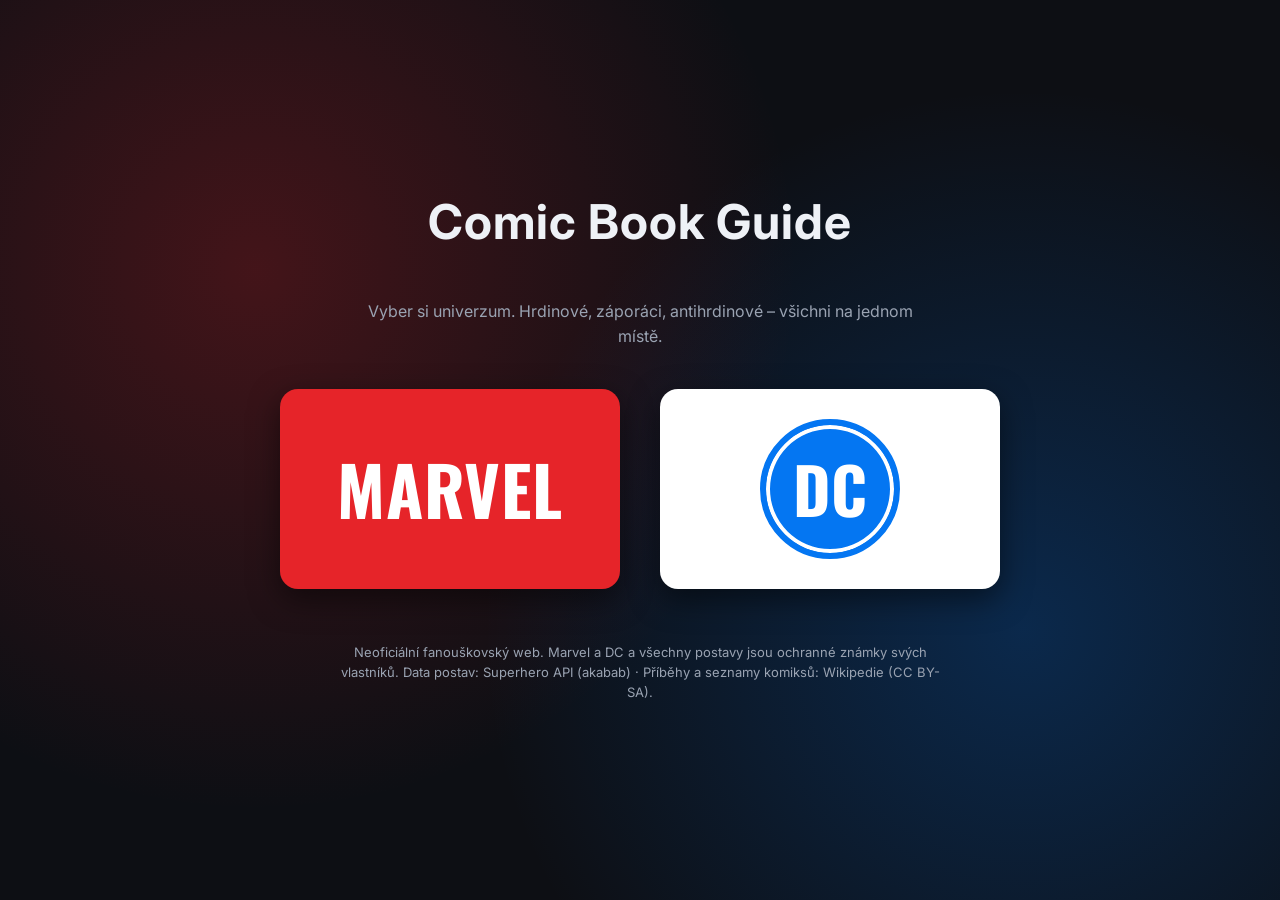
==== index.html @ 84fbfa9e "Add Marvel/DC comic book guide: universe picker, character grid with sorting, character detail pages" ====
<!doctype html>
<html lang="cs">
<head>
  <meta charset="utf-8">
  <meta name="viewport" content="width=device-width, initial-scale=1">
  <title>Comic Book Guide – Marvel &amp; DC</title>
  <link rel="preconnect" href="https://fonts.googleapis.com">
  <link href="https://fonts.googleapis.com/css2?family=Inter:wght@400;700;800&family=Oswald:wght@700&display=swap" rel="stylesheet">
  <link rel="stylesheet" href="css/style.css">
</head>
<body>
  <main class="landing">
    <h1>Comic Book Guide</h1>
    <p class="lead">Vyber si univerzum. Hrdinové, záporáci, antihrdinové – všichni na jednom místě.</p>

    <nav class="choices" aria-label="Výběr univerza">
      <a class="logo-link marvel" href="universe.html?u=marvel" aria-label="Marvel">
        <!-- Oficiální logo: ulož soubor jako assets/marvel-logo.png a zobrazí se místo textu -->
        <img src="assets/marvel-logo.png" alt="Marvel" onerror="this.replaceWith(Object.assign(document.createElement('span'),{className:'logo-text marvel',textContent:'MARVEL'}))">
      </a>
      <a class="logo-link dc" href="universe.html?u=dc" aria-label="DC">
        <!-- Oficiální logo: ulož soubor jako assets/dc-logo.png -->
        <img src="assets/dc-logo.png" alt="DC" onerror="this.replaceWith(Object.assign(document.createElement('span'),{className:'logo-text dc',textContent:'DC'}))">
      </a>
    </nav>

    <p class="note">Neoficiální fanouškovský web. Marvel a DC a všechny postavy jsou ochranné známky svých vlastníků.
      Data postav: Superhero API (akabab) · Příběhy a seznamy komiksů: Wikipedie (CC BY-SA).</p>
  </main>
</body>
</html>
---- css/style.css ----
:root {
  --bg: #0d0f14;
  --panel: #161a22;
  --panel-2: #1e2430;
  --text: #eef1f6;
  --muted: #9aa3b2;
  --line: #2a3140;
  --accent: #e62429;          /* přepisuje se podle univerza */
  --hero: #2fbf71;
  --villain: #e5484d;
  --neutral: #f5a524;
  --radius: 14px;
}
body.marvel { --accent: #e62429; }
body.dc     { --accent: #0476f2; }

* { box-sizing: border-box; }
html, body { margin: 0; }
body {
  background: var(--bg);
  color: var(--text);
  font-family: "Inter", system-ui, -apple-system, "Segoe UI", Roboto, sans-serif;
  line-height: 1.55;
  min-height: 100vh;
}
a { color: inherit; }
img { max-width: 100%; display: block; }

/* ---------- Hlavička ---------- */
.topbar {
  position: sticky; top: 0; z-index: 10;
  display: flex; align-items: center; gap: 16px;
  padding: 12px 20px;
  background: rgba(13, 15, 20, .92);
  backdrop-filter: blur(8px);
  border-bottom: 3px solid var(--accent);
}
.topbar a.home { text-decoration: none; font-weight: 800; letter-spacing: .04em; }
.topbar .crumbs { color: var(--muted); font-size: 14px; }
.topbar .crumbs a { color: var(--text); }
.topbar .switch { margin-left: auto; font-size: 14px; color: var(--muted); }

.wrap { max-width: 1280px; margin: 0 auto; padding: 24px 16px 64px; }

/* ---------- Úvodní stránka ---------- */
.landing {
  min-height: 100vh;
  display: flex; flex-direction: column; align-items: center; justify-content: center;
  gap: 40px; padding: 40px 16px;
  background:
    radial-gradient(circle at 20% 30%, rgba(230, 36, 41, .25), transparent 45%),
    radial-gradient(circle at 80% 70%, rgba(4, 118, 242, .25), transparent 45%),
    var(--bg);
}
.landing h1 { margin: 0; font-size: clamp(28px, 5vw, 48px); text-align: center; letter-spacing: .02em; }
.landing p.lead { margin: 0; color: var(--muted); text-align: center; max-width: 560px; }
.choices { display: flex; gap: 40px; flex-wrap: wrap; justify-content: center; }

.logo-link {
  display: flex; align-items: center; justify-content: center;
  width: min(340px, 86vw); height: 200px;
  text-decoration: none; border-radius: 18px;
  transition: transform .2s ease, box-shadow .2s ease;
  box-shadow: 0 10px 30px rgba(0,0,0,.5);
  overflow: hidden;
}
.logo-link:hover, .logo-link:focus-visible { transform: translateY(-6px) scale(1.03); }
.logo-link img { max-width: 80%; max-height: 80%; object-fit: contain; }
.logo-link.marvel { background: #e62429; }
.logo-link.marvel:hover { box-shadow: 0 16px 50px rgba(230, 36, 41, .6); }
.logo-link.dc { background: #fff; }
.logo-link.dc:hover { box-shadow: 0 16px 50px rgba(4, 118, 242, .6); }

/* Textová podoba loga – použije se, dokud do assets/ nedáš oficiální logo */
.logo-text.marvel {
  color: #fff; font-family: "Oswald", Impact, "Arial Narrow", sans-serif;
  font-size: 68px; font-weight: 700; letter-spacing: .01em;
}
.logo-text.dc {
  width: 140px; height: 140px; border-radius: 50%;
  display: flex; align-items: center; justify-content: center;
  background: #0476f2; color: #fff; border: 6px solid #0476f2;
  box-shadow: inset 0 0 0 4px #fff;
  font-family: "Oswald", Impact, sans-serif; font-size: 64px; font-weight: 700;
}
.landing .note { color: var(--muted); font-size: 13px; text-align: center; max-width: 620px; }

/* ---------- Seznam postav ---------- */
.universe-head { display: flex; flex-wrap: wrap; align-items: end; gap: 16px; margin-bottom: 20px; }
.universe-head h1 { margin: 0; font-size: clamp(26px, 4vw, 40px); }
.universe-head .count { color: var(--muted); }

.toolbar {
  display: flex; flex-wrap: wrap; gap: 12px; align-items: center;
  padding: 14px; margin-bottom: 24px;
  background: var(--panel); border: 1px solid var(--line); border-radius: var(--radius);
}
.toolbar label { font-size: 13px; color: var(--muted); display: flex; flex-direction: column; gap: 4px; }
.toolbar input, .toolbar select {
  background: var(--panel-2); color: var(--text);
  border: 1px solid var(--line); border-radius: 10px;
  padding: 9px 12px; font-size: 15px; min-width: 180px;
}
.toolbar input:focus, .toolbar select:focus { outline: 2px solid var(--accent); outline-offset: 1px; }

.grid {
  display: grid; gap: 20px;
  grid-template-columns: repeat(auto-fill, minmax(150px, 1fr));
}
.card {
  display: flex; flex-direction: column; align-items: center; gap: 8px;
  text-decoration: none; text-align: center;
}
.card .name {
  font-weight: 700; font-size: 15px; line-height: 1.2;
  min-height: 2.4em; display: flex; align-items: flex-end; justify-content: center;
}
.card .avatar {
  width: 100%; aspect-ratio: 1 / 1;
  border-radius: 50%; overflow: hidden;
  border: 4px solid var(--line);
  background: var(--panel-2);
  transition: border-color .2s, transform .2s;
}
.card .avatar img { width: 100%; height: 100%; object-fit: cover; object-position: top center; }
.card:hover .avatar, .card:focus-visible .avatar { border-color: var(--accent); transform: scale(1.05); }
.card .meta { font-size: 12px; color: var(--muted); }

.badge {
  display: inline-block; padding: 2px 10px; border-radius: 999px;
  font-size: 12px; font-weight: 700; letter-spacing: .03em;
  border: 1px solid currentColor;
}
.badge.good { color: var(--hero); }
.badge.bad { color: var(--villain); }
.badge.neutral { color: var(--neutral); }

.state { color: var(--muted); padding: 40px 0; text-align: center; }
.state.error { color: var(--villain); }

/* ---------- Detail postavy ---------- */
.hero-layout { display: grid; grid-template-columns: minmax(260px, 420px) 1fr; gap: 32px; align-items: start; }
@media (max-width: 860px) { .hero-layout { grid-template-columns: 1fr; } }

.full-image {
  background: radial-gradient(circle at 50% 30%, var(--panel-2), var(--panel));
  border: 1px solid var(--line); border-radius: var(--radius);
  padding: 16px; position: sticky; top: 80px;
}
@media (max-width: 860px) { .full-image { position: static; } }
.full-image img { margin: 0 auto; max-height: 78vh; object-fit: contain; }
.full-image .credit { font-size: 12px; color: var(--muted); margin-top: 8px; text-align: center; }

.char-title h1 { margin: 0; font-size: clamp(32px, 5vw, 54px); line-height: 1.05; }
.char-title .real { color: var(--muted); font-size: 18px; margin: 6px 0 12px; }

.panel {
  background: var(--panel); border: 1px solid var(--line); border-radius: var(--radius);
  padding: 20px; margin-top: 24px;
}
.panel h2 {
  margin: 0 0 14px; font-size: 20px; text-transform: uppercase; letter-spacing: .06em;
  border-left: 4px solid var(--accent); padding-left: 10px;
}
.panel h3 { margin: 22px 0 8px; font-size: 17px; color: var(--accent); }
.panel h4 { margin: 16px 0 6px; font-size: 15px; }

.specs { display: grid; grid-template-columns: max-content 1fr; gap: 8px 20px; margin: 0; }
.specs dt { color: var(--muted); font-size: 14px; }
.specs dd { margin: 0; }
@media (max-width: 520px) { .specs { grid-template-columns: 1fr; } .specs dd { margin-bottom: 8px; } }

.stats { display: grid; gap: 10px; }
.stat { display: grid; grid-template-columns: 110px 1fr 36px; align-items: center; gap: 10px; font-size: 14px; }
.stat .bar { height: 10px; border-radius: 99px; background: var(--panel-2); overflow: hidden; }
.stat .bar span { display: block; height: 100%; background: var(--accent); border-radius: 99px; }
.stat .val { text-align: right; color: var(--muted); }

.bio p { margin: 0 0 12px; }
.bio.collapsed { max-height: 520px; overflow: hidden; position: relative; }
.bio.collapsed::after {
  content: ""; position: absolute; inset: auto 0 0 0; height: 120px;
  background: linear-gradient(transparent, var(--panel));
}
.btn {
  background: var(--accent); color: #fff; border: 0; border-radius: 10px;
  padding: 10px 16px; font-weight: 700; cursor: pointer; margin-top: 12px;
}
.source { font-size: 13px; color: var(--muted); margin-top: 14px; }

.comics { display: grid; grid-template-columns: repeat(auto-fill, minmax(240px, 1fr)); gap: 10px; padding: 0; margin: 0; list-style: none; }
.comics li {
  background: var(--panel-2); border: 1px solid var(--line); border-radius: 10px;
  padding: 10px 12px; font-size: 14px;
}
.comics li.first { border-color: var(--accent); }
.comics li small { display: block; color: var(--muted); font-size: 12px; }
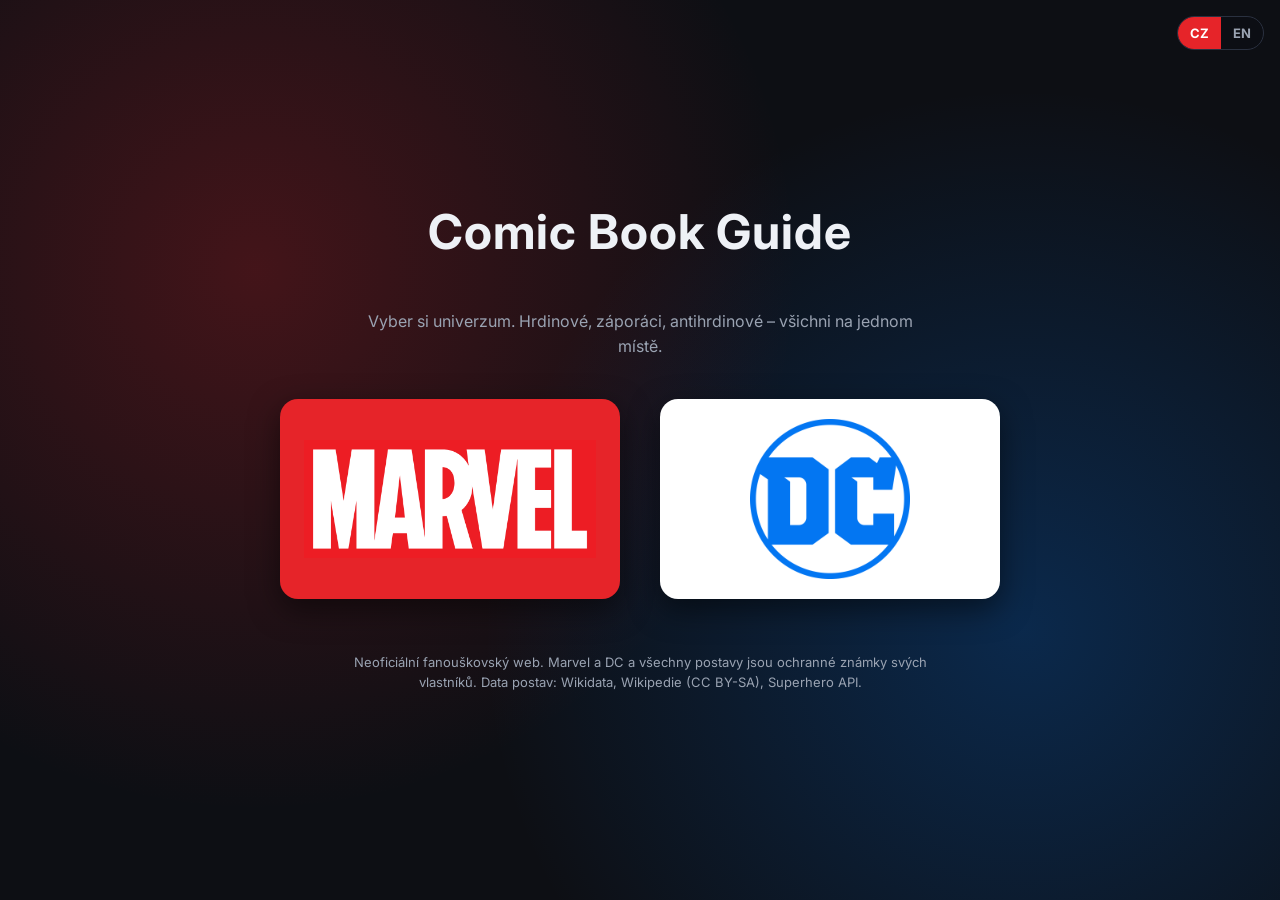
==== commit 3665bfce: "Czech/English UI with language switcher; Czech names, descriptions and stories from Czech Wikipedia " ====
--- a/index.html
+++ b/index.html
@@ -11,9 +11,9 @@
 <body>
   <main class="landing">
     <h1>Comic Book Guide</h1>
-    <p class="lead">Vyber si univerzum. Hrdinové, záporáci, antihrdinové – všichni na jednom místě.</p>
+    <p class="lead" data-i18n="site.lead">Vyber si univerzum. Hrdinové, záporáci, antihrdinové – všichni na jednom místě.</p>
 
-    <nav class="choices" aria-label="Výběr univerza">
+    <nav class="choices" aria-label="Výběr univerza" data-i18n-aria="nav.choose">
       <a class="logo-link marvel" href="universe.html?u=marvel" aria-label="Marvel">
         <!-- Oficiální logo: ulož soubor jako assets/marvel-logo.png a zobrazí se místo textu -->
         <img src="assets/marvel-logo.png" alt="Marvel" onerror="this.replaceWith(Object.assign(document.createElement('span'),{className:'logo-text marvel',textContent:'MARVEL'}))">
@@ -24,8 +24,8 @@
       </a>
     </nav>
 
-    <p class="note">Neoficiální fanouškovský web. Marvel a DC a všechny postavy jsou ochranné známky svých vlastníků.
-      Data postav: Superhero API (akabab) · Příběhy a seznamy komiksů: Wikipedie (CC BY-SA).</p>
+    <p class="note" data-i18n="site.note"></p>
   </main>
+  <script type="module" src="js/i18n.js"></script>
 </body>
 </html>
--- a/css/style.css
+++ b/css/style.css
@@ -65,7 +65,7 @@
   overflow: hidden;
 }
 .logo-link:hover, .logo-link:focus-visible { transform: translateY(-6px) scale(1.03); }
-.logo-link img { max-width: 80%; max-height: 80%; object-fit: contain; }
+.logo-link img { max-width: 86%; max-height: 80%; object-fit: contain; }
 .logo-link.marvel { background: #e62429; }
 .logo-link.marvel:hover { box-shadow: 0 16px 50px rgba(230, 36, 41, .6); }
 .logo-link.dc { background: #fff; }
@@ -188,10 +188,43 @@
 }
 .source { font-size: 13px; color: var(--muted); margin-top: 14px; }
 
-.comics { display: grid; grid-template-columns: repeat(auto-fill, minmax(240px, 1fr)); gap: 10px; padding: 0; margin: 0; list-style: none; }
+.comics { display: grid; grid-template-columns: repeat(auto-fill, minmax(160px, 1fr)); gap: 16px; padding: 0; margin: 0; list-style: none; }
 .comics li {
   background: var(--panel-2); border: 1px solid var(--line); border-radius: 10px;
-  padding: 10px 12px; font-size: 14px;
-}
-.comics li.first { border-color: var(--accent); }
+  overflow: hidden; font-size: 14px; display: flex; flex-direction: column;
+  transition: transform .2s, border-color .2s;
+}
+.comics li:hover { transform: translateY(-4px); border-color: var(--accent); }
+.comics li.first { border-color: var(--accent); box-shadow: 0 0 0 1px var(--accent); }
+.comics .comic-link { text-decoration: none; display: flex; flex-direction: column; height: 100%; }
+.comics .cover {
+  position: relative; aspect-ratio: 2 / 3; overflow: hidden;
+  background: linear-gradient(135deg, var(--panel), #262e3d);
+  display: flex; align-items: center; justify-content: center;
+}
+.comics .cover img { position: absolute; inset: 0; width: 100%; height: 100%; object-fit: cover; }
+.comics .cover-ph {
+  padding: 12px; text-align: center; font-weight: 800; font-size: 16px; line-height: 1.2;
+  color: var(--muted); text-transform: uppercase; letter-spacing: .03em;
+  border: 2px dashed var(--line); border-radius: 8px; margin: 12px;
+}
+.comics .cover.has-img .cover-ph { visibility: hidden; }
+.comics .comic-info { padding: 10px 12px; }
 .comics li small { display: block; color: var(--muted); font-size: 12px; }
+.comics .comic-title { font-weight: 600; }
+.card .avatar { display: flex; align-items: center; justify-content: center; }
+.card .initials { font-size: 42px; font-weight: 800; color: var(--muted); letter-spacing: .02em; }
+.chips { display: flex; flex-wrap: wrap; gap: 6px; }
+.chips span { background: var(--panel-2); border: 1px solid var(--line); border-radius: 999px; padding: 2px 10px; font-size: 13px; }
+.char-title .desc { color: var(--muted); margin: 0 0 12px; }
+
+/* ---------- Přepínač jazyka ---------- */
+.lang-switch { display: inline-flex; border: 1px solid var(--line); border-radius: 999px; overflow: hidden; margin-left: auto; flex-shrink: 0; }
+.topbar .switch + .lang-switch, .topbar .crumbs + .lang-switch { margin-left: 12px; }
+.lang-switch button {
+  background: transparent; color: var(--muted); border: 0; padding: 6px 12px;
+  font: inherit; font-size: 13px; font-weight: 700; cursor: pointer;
+}
+.lang-switch button[aria-pressed="true"] { background: var(--accent); color: #fff; }
+.lang-switch.floating { position: fixed; top: 16px; right: 16px; z-index: 20; background: rgba(13,15,20,.85); --accent: #e62429; }
+.topbar .crumbs { overflow: hidden; text-overflow: ellipsis; white-space: nowrap; min-width: 0; }
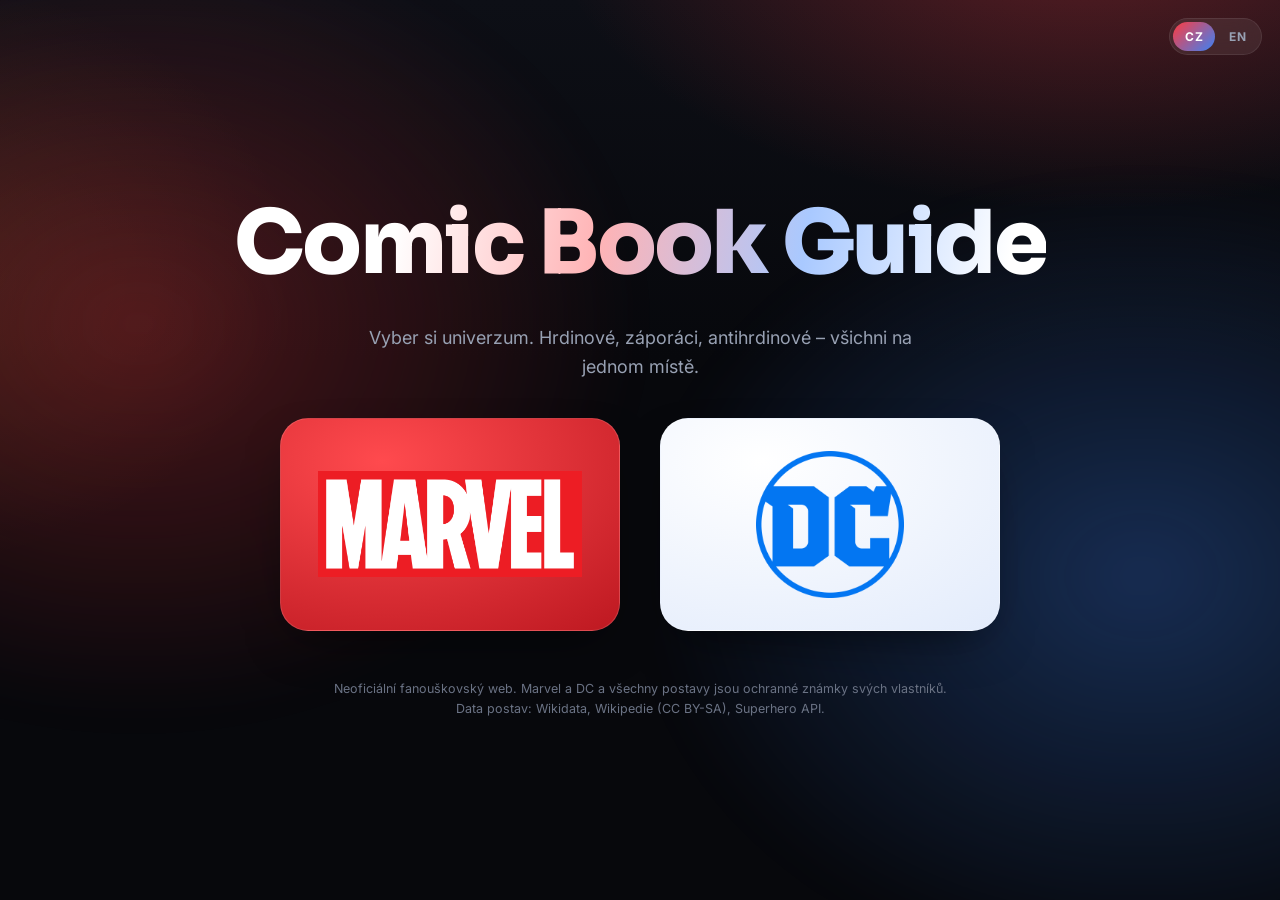
==== commit 27942c50: "Modern redesign: glass panels, Sora headings, gradient accents, blurred hero background, pill contro" ====
--- a/index.html
+++ b/index.html
@@ -3,9 +3,12 @@
 <head>
   <meta charset="utf-8">
   <meta name="viewport" content="width=device-width, initial-scale=1">
+  <!-- obrázky z Fandomu (static.wikia.nocookie.net) se s cizím referrerem nenačtou -->
+  <meta name="referrer" content="no-referrer">
   <title>Comic Book Guide – Marvel &amp; DC</title>
   <link rel="preconnect" href="https://fonts.googleapis.com">
-  <link href="https://fonts.googleapis.com/css2?family=Inter:wght@400;700;800&family=Oswald:wght@700&display=swap" rel="stylesheet">
+  <link rel="preconnect" href="https://fonts.gstatic.com" crossorigin>
+  <link href="https://fonts.googleapis.com/css2?family=Inter:wght@400;500;600;700;800&family=Sora:wght@600;700;800&display=swap" rel="stylesheet">
   <link rel="stylesheet" href="css/style.css">
 </head>
 <body>
--- a/css/style.css
+++ b/css/style.css
@@ -1,230 +1,449 @@
+/* =========================================================================
+   Comic Book Guide – styly
+   Tmavý „glass“ vzhled, barva zvýraznění podle univerza (Marvel červená, DC modrá)
+   ========================================================================= */
+
 :root {
-  --bg: #0d0f14;
-  --panel: #161a22;
-  --panel-2: #1e2430;
-  --text: #eef1f6;
-  --muted: #9aa3b2;
-  --line: #2a3140;
-  --accent: #e62429;          /* přepisuje se podle univerza */
-  --hero: #2fbf71;
-  --villain: #e5484d;
-  --neutral: #f5a524;
-  --radius: 14px;
-}
-body.marvel { --accent: #e62429; }
-body.dc     { --accent: #0476f2; }
-
+  --bg: #07080c;
+  --bg-2: #0d0f16;
+  --glass: rgba(255, 255, 255, .045);
+  --glass-2: rgba(255, 255, 255, .075);
+  --glass-hi: rgba(255, 255, 255, .11);
+  --line: rgba(255, 255, 255, .08);
+  --line-2: rgba(255, 255, 255, .14);
+  --text: #f2f4f8;
+  --muted: #98a1b3;
+  --faint: #6b7385;
+
+  --accent: #ff3b3f;        /* přepisuje se podle univerza */
+  --accent-2: #ff8a3d;
+  --glow: rgba(255, 59, 63, .35);
+
+  --hero: #34d399;
+  --villain: #fb7185;
+  --neutral: #fbbf24;
+
+  --radius: 20px;
+  --radius-sm: 12px;
+  --shadow: 0 20px 50px -20px rgba(0, 0, 0, .7);
+  --ease: cubic-bezier(.2, .8, .2, 1);
+
+  --font: "Inter", system-ui, -apple-system, "Segoe UI", Roboto, sans-serif;
+  --display: "Sora", "Inter", system-ui, sans-serif;
+
+  /* pozadí obrázků postav (komiksový rastr) */
+  --paper: #fff1dc;
+  --paper-2: #f3c3a0;
+}
+body.marvel { --accent: #ff3b3f; --accent-2: #ff8a3d; --glow: rgba(255, 59, 63, .35); }
+body.dc     { --accent: #3b82f6; --accent-2: #22d3ee; --glow: rgba(59, 130, 246, .38); --paper: #e8f1ff; --paper-2: #a8c6f4; }
+
+/* ---------- Základ ---------- */
 * { box-sizing: border-box; }
+html { scroll-behavior: smooth; }
 html, body { margin: 0; }
 body {
+  min-height: 100vh;
   background: var(--bg);
   color: var(--text);
-  font-family: "Inter", system-ui, -apple-system, "Segoe UI", Roboto, sans-serif;
-  line-height: 1.55;
-  min-height: 100vh;
+  font-family: var(--font);
+  line-height: 1.6;
+  -webkit-font-smoothing: antialiased;
+}
+/* jemná barevná záře v pozadí celé stránky */
+body::before {
+  content: ""; position: fixed; inset: 0; z-index: -1; pointer-events: none;
+  background:
+    radial-gradient(900px 500px at 85% -10%, var(--glow), transparent 60%),
+    radial-gradient(700px 500px at -10% 30%, color-mix(in srgb, var(--accent-2) 14%, transparent), transparent 60%),
+    linear-gradient(180deg, var(--bg-2), var(--bg) 40%);
 }
 a { color: inherit; }
 img { max-width: 100%; display: block; }
-
-/* ---------- Hlavička ---------- */
+::selection { background: var(--accent); color: #fff; }
+:focus-visible { outline: 2px solid var(--accent); outline-offset: 3px; border-radius: 8px; }
+
+/* ---------- Horní lišta ---------- */
 .topbar {
   position: sticky; top: 0; z-index: 10;
   display: flex; align-items: center; gap: 16px;
-  padding: 12px 20px;
-  background: rgba(13, 15, 20, .92);
-  backdrop-filter: blur(8px);
-  border-bottom: 3px solid var(--accent);
-}
-.topbar a.home { text-decoration: none; font-weight: 800; letter-spacing: .04em; }
-.topbar .crumbs { color: var(--muted); font-size: 14px; }
-.topbar .crumbs a { color: var(--text); }
-.topbar .switch { margin-left: auto; font-size: 14px; color: var(--muted); }
-
-.wrap { max-width: 1280px; margin: 0 auto; padding: 24px 16px 64px; }
+  padding: 12px clamp(16px, 4vw, 40px);
+  background: rgba(7, 8, 12, .72);
+  backdrop-filter: saturate(160%) blur(16px);
+  -webkit-backdrop-filter: saturate(160%) blur(16px);
+  border-bottom: 1px solid var(--line);
+}
+.topbar::after {   /* tenká barevná linka */
+  content: ""; position: absolute; left: 0; right: 0; bottom: -1px; height: 1px;
+  background: linear-gradient(90deg, transparent, var(--accent), var(--accent-2), transparent);
+  opacity: .7;
+}
+.topbar a.home {
+  text-decoration: none; font-family: var(--display); font-weight: 800;
+  letter-spacing: .02em; font-size: 15px; white-space: nowrap;
+  display: inline-flex; align-items: center; gap: 10px;
+}
+.topbar a.home::before {   /* malé logo-kolečko */
+  content: ""; width: 22px; height: 22px; border-radius: 7px;
+  background: linear-gradient(135deg, var(--accent), var(--accent-2));
+  box-shadow: 0 0 18px var(--glow);
+}
+.topbar .crumbs { color: var(--muted); font-size: 14px; overflow: hidden; text-overflow: ellipsis; white-space: nowrap; min-width: 0; }
+.topbar .crumbs a { color: var(--text); text-decoration: none; }
+.topbar .crumbs a:hover { color: var(--accent); }
+.topbar .switch { margin-left: auto; font-size: 14px; color: var(--muted); white-space: nowrap; }
+.topbar .switch a {
+  color: var(--text); text-decoration: none; font-weight: 600;
+  padding: 5px 12px; border-radius: 999px; background: var(--glass-2); border: 1px solid var(--line);
+  margin-left: 6px; transition: background .2s;
+}
+.topbar .switch a:hover { background: var(--glass-hi); }
+
+.wrap { max-width: 1320px; margin: 0 auto; padding: 32px clamp(16px, 4vw, 40px) 80px; }
+
+/* ---------- Přepínač jazyka ---------- */
+.lang-switch {
+  display: inline-flex; padding: 3px; gap: 2px; margin-left: auto; flex-shrink: 0;
+  border-radius: 999px; background: var(--glass-2); border: 1px solid var(--line);
+}
+.topbar .switch + .lang-switch, .topbar .crumbs + .lang-switch { margin-left: 12px; }
+.topbar .crumbs + .lang-switch { margin-left: auto; }
+.lang-switch button {
+  background: transparent; color: var(--muted); border: 0; border-radius: 999px;
+  padding: 5px 12px; font: inherit; font-size: 12px; font-weight: 700; letter-spacing: .04em; cursor: pointer;
+  transition: color .2s, background .2s;
+}
+.lang-switch button:hover { color: var(--text); }
+.lang-switch button[aria-pressed="true"] { background: linear-gradient(135deg, var(--accent), var(--accent-2)); color: #fff; }
+.lang-switch.floating { position: fixed; top: 18px; right: 18px; z-index: 20; backdrop-filter: blur(12px); --accent: #ff3b3f; --accent-2: #3b82f6; }
 
 /* ---------- Úvodní stránka ---------- */
 .landing {
   min-height: 100vh;
   display: flex; flex-direction: column; align-items: center; justify-content: center;
-  gap: 40px; padding: 40px 16px;
+  gap: 36px; padding: 72px 16px 40px; position: relative; overflow: hidden;
+}
+.landing::before {
+  content: ""; position: absolute; inset: -20%; z-index: -1; pointer-events: none;
   background:
-    radial-gradient(circle at 20% 30%, rgba(230, 36, 41, .25), transparent 45%),
-    radial-gradient(circle at 80% 70%, rgba(4, 118, 242, .25), transparent 45%),
-    var(--bg);
-}
-.landing h1 { margin: 0; font-size: clamp(28px, 5vw, 48px); text-align: center; letter-spacing: .02em; }
-.landing p.lead { margin: 0; color: var(--muted); text-align: center; max-width: 560px; }
-.choices { display: flex; gap: 40px; flex-wrap: wrap; justify-content: center; }
+    radial-gradient(40% 45% at 22% 40%, rgba(255, 59, 63, .28), transparent 70%),
+    radial-gradient(40% 45% at 78% 60%, rgba(59, 130, 246, .3), transparent 70%);
+  filter: blur(20px);
+}
+.landing h1 {
+  margin: 0; text-align: center; font-family: var(--display); font-weight: 800;
+  font-size: clamp(40px, 8vw, 88px); line-height: 1; letter-spacing: -.03em;
+  background: linear-gradient(100deg, #fff 20%, #ffb3b5 45%, #a9c9ff 70%, #fff 95%);
+  -webkit-background-clip: text; background-clip: text; color: transparent;
+}
+.landing p.lead { margin: 0; color: var(--muted); text-align: center; max-width: 560px; font-size: clamp(15px, 2vw, 18px); }
+.choices { display: flex; gap: clamp(18px, 4vw, 40px); flex-wrap: wrap; justify-content: center; }
 
 .logo-link {
+  position: relative;
   display: flex; align-items: center; justify-content: center;
-  width: min(340px, 86vw); height: 200px;
-  text-decoration: none; border-radius: 18px;
-  transition: transform .2s ease, box-shadow .2s ease;
-  box-shadow: 0 10px 30px rgba(0,0,0,.5);
-  overflow: hidden;
-}
-.logo-link:hover, .logo-link:focus-visible { transform: translateY(-6px) scale(1.03); }
-.logo-link img { max-width: 86%; max-height: 80%; object-fit: contain; }
-.logo-link.marvel { background: #e62429; }
-.logo-link.marvel:hover { box-shadow: 0 16px 50px rgba(230, 36, 41, .6); }
-.logo-link.dc { background: #fff; }
-.logo-link.dc:hover { box-shadow: 0 16px 50px rgba(4, 118, 242, .6); }
-
-/* Textová podoba loga – použije se, dokud do assets/ nedáš oficiální logo */
-.logo-text.marvel {
-  color: #fff; font-family: "Oswald", Impact, "Arial Narrow", sans-serif;
-  font-size: 68px; font-weight: 700; letter-spacing: .01em;
-}
+  width: min(340px, 86vw); aspect-ratio: 16 / 10;
+  text-decoration: none; border-radius: 28px; overflow: hidden;
+  border: 1px solid var(--line-2);
+  box-shadow: var(--shadow);
+  transition: transform .35s var(--ease), box-shadow .35s var(--ease);
+}
+.logo-link::after {   /* odlesk při najetí */
+  content: ""; position: absolute; inset: 0;
+  background: linear-gradient(120deg, transparent 30%, rgba(255, 255, 255, .25) 50%, transparent 70%);
+  transform: translateX(-120%); transition: transform .7s var(--ease);
+}
+.logo-link:hover::after { transform: translateX(120%); }
+.logo-link:hover, .logo-link:focus-visible { transform: translateY(-8px) scale(1.02); }
+.logo-link img { max-width: 78%; max-height: 70%; object-fit: contain; position: relative; z-index: 1; }
+.logo-link.marvel { background: radial-gradient(120% 120% at 30% 20%, #ff4a4e, #b5121b); }
+.logo-link.marvel:hover { box-shadow: 0 30px 80px -20px rgba(255, 59, 63, .75); }
+.logo-link.dc { background: radial-gradient(120% 120% at 30% 20%, #ffffff, #dfe9fb); }
+.logo-link.dc:hover { box-shadow: 0 30px 80px -20px rgba(59, 130, 246, .75); }
+.logo-text.marvel { color: #fff; font-family: var(--display); font-size: 64px; font-weight: 800; letter-spacing: -.02em; }
 .logo-text.dc {
-  width: 140px; height: 140px; border-radius: 50%;
+  width: 140px; height: 140px; border-radius: 50%; display: flex; align-items: center; justify-content: center;
+  background: #0476f2; color: #fff; border: 6px solid #0476f2; box-shadow: inset 0 0 0 4px #fff;
+  font-family: var(--display); font-size: 60px; font-weight: 800;
+}
+.landing .note { color: var(--faint); font-size: 12.5px; text-align: center; max-width: 620px; }
+
+/* ---------- Seznam postav ---------- */
+.universe-head { display: flex; flex-wrap: wrap; align-items: center; gap: 14px; margin: 8px 0 24px; }
+.universe-head h1 {
+  margin: 0; font-family: var(--display); font-weight: 800; letter-spacing: -.03em;
+  font-size: clamp(34px, 6vw, 64px); line-height: 1;
+  background: linear-gradient(100deg, #fff 30%, color-mix(in srgb, var(--accent) 60%, #fff) 70%, var(--accent-2));
+  -webkit-background-clip: text; background-clip: text; color: transparent;
+}
+.universe-head .count {
+  color: var(--text); font-size: 13px; font-weight: 600;
+  padding: 5px 12px; border-radius: 999px; background: var(--glass-2); border: 1px solid var(--line);
+}
+
+.toolbar {
+  position: sticky; top: var(--topbar-h, 62px); z-index: 9;
+  display: flex; flex-wrap: wrap; gap: 12px; align-items: end;
+  padding: 12px; margin-bottom: 32px;
+  background: rgba(13, 15, 22, .78);
+  backdrop-filter: saturate(160%) blur(16px);
+  -webkit-backdrop-filter: saturate(160%) blur(16px);
+  border: 1px solid var(--line); border-radius: var(--radius);
+  box-shadow: 0 16px 40px -18px rgba(0, 0, 0, .8);
+}
+.toolbar label { font-size: 12px; font-weight: 600; letter-spacing: .03em; color: var(--muted); display: flex; flex-direction: column; gap: 6px; }
+.toolbar label:first-child { flex: 1 1 260px; }
+.toolbar input, .toolbar select {
+  appearance: none; -webkit-appearance: none;
+  background-color: var(--glass); color: var(--text);
+  border: 1px solid var(--line); border-radius: 999px;
+  padding: 11px 16px; font: inherit; font-size: 15px; min-width: 190px;
+  transition: border-color .2s, background-color .2s, box-shadow .2s;
+}
+.toolbar input {
+  width: 100%; padding-left: 42px;
+  background-image: url("data:image/svg+xml,%3Csvg xmlns='http://www.w3.org/2000/svg' width='18' height='18' fill='none' stroke='%2398a1b3' stroke-width='2' stroke-linecap='round' viewBox='0 0 24 24'%3E%3Ccircle cx='11' cy='11' r='7'/%3E%3Cpath d='m20 20-3.5-3.5'/%3E%3C/svg%3E");
+  background-repeat: no-repeat; background-position: 15px 50%;
+}
+.toolbar select {
+  padding-right: 40px; cursor: pointer;
+  background-image: url("data:image/svg+xml,%3Csvg xmlns='http://www.w3.org/2000/svg' width='14' height='14' fill='none' stroke='%2398a1b3' stroke-width='2.5' stroke-linecap='round' viewBox='0 0 24 24'%3E%3Cpath d='m6 9 6 6 6-6'/%3E%3C/svg%3E");
+  background-repeat: no-repeat; background-position: right 16px center;
+}
+.toolbar select option { background: #12151d; color: var(--text); }
+.toolbar input:hover, .toolbar select:hover { background-color: var(--glass-2); }
+.toolbar input:focus, .toolbar select:focus {
+  outline: none; border-color: color-mix(in srgb, var(--accent) 70%, transparent);
+  box-shadow: 0 0 0 4px color-mix(in srgb, var(--accent) 22%, transparent);
+}
+.toolbar input::placeholder { color: var(--faint); }
+@media (max-width: 640px) {
+  .toolbar { display: grid; grid-template-columns: 1fr 1fr; gap: 8px; padding: 8px; margin-bottom: 20px; border-radius: 18px; }
+  .toolbar label:first-child { grid-column: 1 / -1; }
+  .toolbar label > span { position: absolute; width: 1px; height: 1px; overflow: hidden; clip: rect(0 0 0 0); white-space: nowrap; }
+  .toolbar input, .toolbar select { min-width: 0; width: 100%; padding-top: 9px; padding-bottom: 9px; font-size: 16px; }
+}
+
+.grid {
+  display: grid; gap: clamp(18px, 2.5vw, 30px) clamp(14px, 2vw, 24px);
+  grid-template-columns: repeat(auto-fill, minmax(150px, 1fr));
+}
+@media (max-width: 480px) { .grid { grid-template-columns: repeat(2, 1fr); } }
+
+.card {
+  display: flex; flex-direction: column; align-items: center; gap: 10px;
+  text-decoration: none; text-align: center;
+  padding: 14px 10px 16px; border-radius: 24px;
+  border: 1px solid transparent;
+  transition: background .3s var(--ease), border-color .3s var(--ease), transform .3s var(--ease);
+  animation: rise .5s var(--ease) both;
+}
+.card:hover, .card:focus-visible {
+  background: var(--glass); border-color: var(--line); transform: translateY(-4px); outline: none;
+}
+@keyframes rise { from { opacity: 0; transform: translateY(8px); } to { opacity: 1; transform: none; } }
+
+.card .name {
+  font-family: var(--display); font-weight: 700; font-size: 15px; line-height: 1.2; letter-spacing: -.01em;
+  min-height: 2.4em; display: flex; align-items: flex-end; justify-content: center;
+}
+.card .avatar {
+  position: relative;
+  width: 100%; aspect-ratio: 1 / 1; border-radius: 50%; overflow: hidden;
   display: flex; align-items: center; justify-content: center;
-  background: #0476f2; color: #fff; border: 6px solid #0476f2;
-  box-shadow: inset 0 0 0 4px #fff;
-  font-family: "Oswald", Impact, sans-serif; font-size: 64px; font-weight: 700;
-}
-.landing .note { color: var(--muted); font-size: 13px; text-align: center; max-width: 620px; }
-
-/* ---------- Seznam postav ---------- */
-.universe-head { display: flex; flex-wrap: wrap; align-items: end; gap: 16px; margin-bottom: 20px; }
-.universe-head h1 { margin: 0; font-size: clamp(26px, 4vw, 40px); }
-.universe-head .count { color: var(--muted); }
-
-.toolbar {
-  display: flex; flex-wrap: wrap; gap: 12px; align-items: center;
-  padding: 14px; margin-bottom: 24px;
-  background: var(--panel); border: 1px solid var(--line); border-radius: var(--radius);
-}
-.toolbar label { font-size: 13px; color: var(--muted); display: flex; flex-direction: column; gap: 4px; }
-.toolbar input, .toolbar select {
-  background: var(--panel-2); color: var(--text);
-  border: 1px solid var(--line); border-radius: 10px;
-  padding: 9px 12px; font-size: 15px; min-width: 180px;
-}
-.toolbar input:focus, .toolbar select:focus { outline: 2px solid var(--accent); outline-offset: 1px; }
-
-.grid {
-  display: grid; gap: 20px;
-  grid-template-columns: repeat(auto-fill, minmax(150px, 1fr));
-}
-.card {
-  display: flex; flex-direction: column; align-items: center; gap: 8px;
-  text-decoration: none; text-align: center;
-}
-.card .name {
-  font-weight: 700; font-size: 15px; line-height: 1.2;
-  min-height: 2.4em; display: flex; align-items: flex-end; justify-content: center;
-}
-.card .avatar {
-  width: 100%; aspect-ratio: 1 / 1;
-  border-radius: 50%; overflow: hidden;
-  border: 4px solid var(--line);
-  background: var(--panel-2);
-  transition: border-color .2s, transform .2s;
-}
-.card .avatar img { width: 100%; height: 100%; object-fit: cover; object-position: top center; }
-.card:hover .avatar, .card:focus-visible .avatar { border-color: var(--accent); transform: scale(1.05); }
-.card .meta { font-size: 12px; color: var(--muted); }
+  box-shadow: 0 0 0 3px rgba(255, 255, 255, .08), 0 18px 30px -16px rgba(0, 0, 0, .9);
+  transition: box-shadow .35s var(--ease), transform .35s var(--ease);
+  isolation: isolate;
+}
+.card:hover .avatar, .card:focus-visible .avatar {
+  box-shadow: 0 0 0 3px var(--accent), 0 0 34px -2px var(--glow), 0 18px 30px -16px rgba(0, 0, 0, .9);
+  transform: scale(1.04);
+}
+.card .avatar img { width: 100%; height: 100%; object-fit: cover; object-position: 50% 15%; transition: transform .5s var(--ease); }
+.card .avatar img.tall { object-position: 50% 0%; transform-origin: 50% 0%; transform: scale(1.08); }
+.card .avatar img.very-tall { object-position: 50% 0%; transform-origin: 50% 0%; transform: scale(1.15); }
+.card:hover .avatar img { transform: scale(1.08); }
+.card:hover .avatar img.tall, .card:hover .avatar img.very-tall { transform: scale(1.22); }
+.card .initials { font-family: var(--display); font-size: 40px; font-weight: 800; color: rgba(0, 0, 0, .42); letter-spacing: -.02em; }
+.card .meta { font-size: 12px; color: var(--muted); display: flex; flex-wrap: wrap; align-items: center; justify-content: center; gap: 6px; }
 
 .badge {
-  display: inline-block; padding: 2px 10px; border-radius: 999px;
-  font-size: 12px; font-weight: 700; letter-spacing: .03em;
-  border: 1px solid currentColor;
-}
+  display: inline-flex; align-items: center; gap: 6px;
+  padding: 3px 10px; border-radius: 999px;
+  font-size: 11.5px; font-weight: 700; letter-spacing: .02em;
+  background: color-mix(in srgb, currentColor 14%, transparent);
+  border: 1px solid color-mix(in srgb, currentColor 35%, transparent);
+}
+.badge::before { content: ""; width: 6px; height: 6px; border-radius: 50%; background: currentColor; box-shadow: 0 0 8px currentColor; }
 .badge.good { color: var(--hero); }
 .badge.bad { color: var(--villain); }
 .badge.neutral { color: var(--neutral); }
 
-.state { color: var(--muted); padding: 40px 0; text-align: center; }
+.state { color: var(--muted); padding: 48px 0; text-align: center; }
 .state.error { color: var(--villain); }
 
+/* ---------- Pozadí obrázků postav (komiksový rastr) ---------- */
+.backdrop {
+  background:
+    radial-gradient(circle, rgba(0, 0, 0, .12) 1.2px, transparent 1.6px) 0 0 / 9px 9px,
+    radial-gradient(circle at 50% 35%, var(--paper) 0%, var(--paper-2) 70%, color-mix(in srgb, var(--accent) 55%, var(--paper-2)) 100%);
+}
+.backdrop img { mix-blend-mode: multiply; }     /* bílé i průhledné pozadí obrázku se propíše do rastru */
+.backdrop img.custom { mix-blend-mode: normal; } /* vlastní obrázky se ukazují tak, jak jsou */
+
 /* ---------- Detail postavy ---------- */
-.hero-layout { display: grid; grid-template-columns: minmax(260px, 420px) 1fr; gap: 32px; align-items: start; }
+.hero-bg {   /* rozmazaný obrázek postavy za horní částí stránky */
+  position: absolute; left: 0; right: 0; top: 0; height: 620px; z-index: -1; pointer-events: none;
+  background-size: cover; background-position: center 20%;
+  filter: blur(60px) saturate(140%); opacity: .35;
+  mask-image: linear-gradient(180deg, #000 30%, transparent);
+  -webkit-mask-image: linear-gradient(180deg, #000 30%, transparent);
+  transition: opacity .6s;
+}
+.hero-layout { display: grid; grid-template-columns: minmax(260px, 420px) 1fr; gap: clamp(24px, 4vw, 48px); align-items: start; }
 @media (max-width: 860px) { .hero-layout { grid-template-columns: 1fr; } }
 
 .full-image {
-  background: radial-gradient(circle at 50% 30%, var(--panel-2), var(--panel));
-  border: 1px solid var(--line); border-radius: var(--radius);
-  padding: 16px; position: sticky; top: 80px;
-}
-@media (max-width: 860px) { .full-image { position: static; } }
-.full-image img { margin: 0 auto; max-height: 78vh; object-fit: contain; }
-.full-image .credit { font-size: 12px; color: var(--muted); margin-top: 8px; text-align: center; }
-
-.char-title h1 { margin: 0; font-size: clamp(32px, 5vw, 54px); line-height: 1.05; }
-.char-title .real { color: var(--muted); font-size: 18px; margin: 6px 0 12px; }
+  margin: 0; position: sticky; top: calc(var(--topbar-h, 62px) + 20px);
+  padding: 10px; border-radius: 28px;
+  background: var(--glass); border: 1px solid var(--line);
+  box-shadow: var(--shadow), 0 0 80px -30px var(--glow);
+}
+@media (max-width: 860px) { .full-image { position: static; max-width: 460px; margin: 0 auto; } }
+.full-image .frame { border-radius: 20px; overflow: hidden; display: flex; justify-content: center; padding: 18px 12px 0; isolation: isolate; }
+.full-image .frame img { max-height: 74vh; width: auto; object-fit: contain; }
+.full-image .credit { font-size: 12px; color: var(--faint); margin: 10px 0 4px; text-align: center; }
+.full-image .credit a { color: var(--muted); }
+
+.char-title { padding-top: 6px; }
+.char-title h1 {
+  margin: 0; font-family: var(--display); font-weight: 800; letter-spacing: -.035em;
+  font-size: clamp(38px, 6vw, 72px); line-height: 1.02;
+}
+.char-title .real { color: var(--text); opacity: .75; font-size: 19px; font-weight: 500; margin: 10px 0 6px; }
+.char-title .desc { color: var(--muted); margin: 0 0 14px; max-width: 60ch; }
+#badges { display: flex; gap: 8px; flex-wrap: wrap; }
 
 .panel {
-  background: var(--panel); border: 1px solid var(--line); border-radius: var(--radius);
-  padding: 20px; margin-top: 24px;
+  position: relative;
+  background: var(--glass); border: 1px solid var(--line); border-radius: var(--radius);
+  padding: clamp(18px, 2.5vw, 28px); margin-top: 22px;
+  box-shadow: 0 1px 0 rgba(255, 255, 255, .04) inset;
 }
 .panel h2 {
-  margin: 0 0 14px; font-size: 20px; text-transform: uppercase; letter-spacing: .06em;
-  border-left: 4px solid var(--accent); padding-left: 10px;
-}
-.panel h3 { margin: 22px 0 8px; font-size: 17px; color: var(--accent); }
-.panel h4 { margin: 16px 0 6px; font-size: 15px; }
-
-.specs { display: grid; grid-template-columns: max-content 1fr; gap: 8px 20px; margin: 0; }
-.specs dt { color: var(--muted); font-size: 14px; }
+  margin: 0 0 18px; font-family: var(--display); font-size: 13px; font-weight: 700;
+  text-transform: uppercase; letter-spacing: .14em; color: var(--muted);
+  display: flex; align-items: center; gap: 10px;
+}
+.panel h2::before {
+  content: ""; width: 10px; height: 10px; border-radius: 3px;
+  background: linear-gradient(135deg, var(--accent), var(--accent-2));
+  box-shadow: 0 0 12px var(--glow);
+}
+.panel h3 { margin: 26px 0 8px; font-family: var(--display); font-size: 18px; color: var(--text); letter-spacing: -.01em; }
+.panel h3::after { content: ""; display: block; width: 36px; height: 2px; margin-top: 6px; border-radius: 2px; background: var(--accent); }
+.panel h4 { margin: 18px 0 6px; font-size: 15px; color: var(--text); }
+
+.specs { display: grid; grid-template-columns: max-content 1fr; gap: 0; margin: 0; }
+.specs dt, .specs dd { padding: 11px 0; border-top: 1px solid var(--line); }
+.specs dt:first-of-type, .specs dt:first-of-type + dd { border-top: 0; }
+.specs dt { color: var(--muted); font-size: 13.5px; padding-right: 24px; }
 .specs dd { margin: 0; }
-@media (max-width: 520px) { .specs { grid-template-columns: 1fr; } .specs dd { margin-bottom: 8px; } }
-
-.stats { display: grid; gap: 10px; }
-.stat { display: grid; grid-template-columns: 110px 1fr 36px; align-items: center; gap: 10px; font-size: 14px; }
-.stat .bar { height: 10px; border-radius: 99px; background: var(--panel-2); overflow: hidden; }
-.stat .bar span { display: block; height: 100%; background: var(--accent); border-radius: 99px; }
-.stat .val { text-align: right; color: var(--muted); }
-
-.bio p { margin: 0 0 12px; }
+@media (max-width: 520px) {
+  .specs { grid-template-columns: 1fr; }
+  .specs dt { padding-bottom: 2px; }
+  .specs dd { border-top: 0; padding-top: 0; }
+}
+.chips { display: flex; flex-wrap: wrap; gap: 6px; }
+.chips span {
+  background: var(--glass-2); border: 1px solid var(--line); border-radius: 999px;
+  padding: 3px 11px; font-size: 13px; transition: border-color .2s;
+}
+.chips span:hover { border-color: var(--line-2); }
+
+.stats { display: grid; gap: 14px; }
+.stat { display: grid; grid-template-columns: 110px 1fr 36px; align-items: center; gap: 14px; font-size: 14px; }
+.stat .bar { height: 8px; border-radius: 99px; background: var(--glass-2); overflow: hidden; }
+.stat .bar span {
+  display: block; height: 100%; border-radius: 99px;
+  background: linear-gradient(90deg, var(--accent), var(--accent-2));
+  box-shadow: 0 0 12px var(--glow);
+  animation: grow 1s var(--ease) both;
+  transform-origin: left;
+}
+@keyframes grow { from { transform: scaleX(0); } }
+.stat .val { text-align: right; color: var(--text); font-weight: 600; font-variant-numeric: tabular-nums; }
+
+.bio { font-size: 15.5px; color: #d9dee8; }
+.bio p { margin: 0 0 14px; }
 .bio.collapsed { max-height: 520px; overflow: hidden; position: relative; }
 .bio.collapsed::after {
-  content: ""; position: absolute; inset: auto 0 0 0; height: 120px;
-  background: linear-gradient(transparent, var(--panel));
+  content: ""; position: absolute; inset: auto 0 0 0; height: 140px;
+  background: linear-gradient(transparent, rgba(16, 18, 26, .98));
 }
 .btn {
-  background: var(--accent); color: #fff; border: 0; border-radius: 10px;
-  padding: 10px 16px; font-weight: 700; cursor: pointer; margin-top: 12px;
-}
-.source { font-size: 13px; color: var(--muted); margin-top: 14px; }
-
-.comics { display: grid; grid-template-columns: repeat(auto-fill, minmax(160px, 1fr)); gap: 16px; padding: 0; margin: 0; list-style: none; }
+  display: inline-flex; align-items: center; gap: 8px;
+  background: linear-gradient(135deg, var(--accent), var(--accent-2)); color: #fff;
+  border: 0; border-radius: 999px; padding: 10px 20px; margin-top: 14px;
+  font: inherit; font-size: 14px; font-weight: 700; text-decoration: none; cursor: pointer;
+  box-shadow: 0 10px 24px -10px var(--glow);
+  transition: transform .2s var(--ease), box-shadow .2s var(--ease), opacity .2s;
+}
+.btn:hover { transform: translateY(-2px); box-shadow: 0 14px 30px -10px var(--glow); }
+.btn:disabled { opacity: .6; cursor: progress; }
+.source { font-size: 12.5px; color: var(--faint); margin-top: 16px; }
+.source a { color: var(--muted); }
+.bio > .source:first-child { margin: 0 0 16px; padding: 10px 14px; border-radius: 12px; background: var(--glass-2); color: var(--muted); }
+
+/* ---------- Komiksy, seriály, filmy ---------- */
+.comics { display: grid; grid-template-columns: repeat(auto-fill, minmax(156px, 1fr)); gap: 18px; padding: 0; margin: 0; list-style: none; }
+@media (max-width: 480px) { .comics { grid-template-columns: repeat(2, 1fr); gap: 12px; } }
 .comics li {
-  background: var(--panel-2); border: 1px solid var(--line); border-radius: 10px;
-  overflow: hidden; font-size: 14px; display: flex; flex-direction: column;
-  transition: transform .2s, border-color .2s;
-}
-.comics li:hover { transform: translateY(-4px); border-color: var(--accent); }
-.comics li.first { border-color: var(--accent); box-shadow: 0 0 0 1px var(--accent); }
+  position: relative; overflow: hidden; border-radius: 16px;
+  background: var(--glass); border: 1px solid var(--line);
+  font-size: 14px; display: flex; flex-direction: column;
+  transition: transform .35s var(--ease), border-color .35s var(--ease), box-shadow .35s var(--ease);
+}
+.comics li:hover { transform: translateY(-6px); border-color: var(--line-2); box-shadow: 0 24px 40px -20px rgba(0, 0, 0, .9), 0 0 40px -20px var(--glow); }
+.comics li.first { border-color: color-mix(in srgb, var(--accent) 70%, transparent); box-shadow: 0 0 0 1px var(--accent), 0 0 30px -12px var(--glow); }
 .comics .comic-link { text-decoration: none; display: flex; flex-direction: column; height: 100%; }
 .comics .cover {
   position: relative; aspect-ratio: 2 / 3; overflow: hidden;
-  background: linear-gradient(135deg, var(--panel), #262e3d);
+  background: linear-gradient(145deg, #171a24, #232a3a);
   display: flex; align-items: center; justify-content: center;
 }
-.comics .cover img { position: absolute; inset: 0; width: 100%; height: 100%; object-fit: cover; }
+.comics .cover img { position: absolute; inset: 0; width: 100%; height: 100%; object-fit: cover; transition: transform .6s var(--ease); }
+.comics li:hover .cover img { transform: scale(1.05); }
 .comics .cover-ph {
-  padding: 12px; text-align: center; font-weight: 800; font-size: 16px; line-height: 1.2;
-  color: var(--muted); text-transform: uppercase; letter-spacing: .03em;
-  border: 2px dashed var(--line); border-radius: 8px; margin: 12px;
+  padding: 12px; text-align: center; font-family: var(--display); font-weight: 700; font-size: 15px; line-height: 1.25;
+  color: var(--muted); letter-spacing: -.01em;
 }
 .comics .cover.has-img .cover-ph { visibility: hidden; }
-.comics .comic-info { padding: 10px 12px; }
-.comics li small { display: block; color: var(--muted); font-size: 12px; }
-.comics .comic-title { font-weight: 600; }
-.card .avatar { display: flex; align-items: center; justify-content: center; }
-.card .initials { font-size: 42px; font-weight: 800; color: var(--muted); letter-spacing: .02em; }
-.chips { display: flex; flex-wrap: wrap; gap: 6px; }
-.chips span { background: var(--panel-2); border: 1px solid var(--line); border-radius: 999px; padding: 2px 10px; font-size: 13px; }
-.char-title .desc { color: var(--muted); margin: 0 0 12px; }
-
-/* ---------- Přepínač jazyka ---------- */
-.lang-switch { display: inline-flex; border: 1px solid var(--line); border-radius: 999px; overflow: hidden; margin-left: auto; flex-shrink: 0; }
-.topbar .switch + .lang-switch, .topbar .crumbs + .lang-switch { margin-left: 12px; }
-.lang-switch button {
-  background: transparent; color: var(--muted); border: 0; padding: 6px 12px;
-  font: inherit; font-size: 13px; font-weight: 700; cursor: pointer;
-}
-.lang-switch button[aria-pressed="true"] { background: var(--accent); color: #fff; }
-.lang-switch.floating { position: fixed; top: 16px; right: 16px; z-index: 20; background: rgba(13,15,20,.85); --accent: #e62429; }
-.topbar .crumbs { overflow: hidden; text-overflow: ellipsis; white-space: nowrap; min-width: 0; }
+.comics .comic-info { padding: 10px 12px 12px; }
+.comics li small { display: block; color: var(--muted); font-size: 11.5px; letter-spacing: .02em; margin-bottom: 2px; }
+.comics li.first small { color: var(--accent); font-weight: 700; }
+.comics .comic-title { font-weight: 600; line-height: 1.3; }
+#media-source { margin: 14px 4px 0; }
+
+/* ---------- Pomalejší animace pro ty, kdo je nechtějí ---------- */
+@media (prefers-reduced-motion: reduce) {
+  *, *::before, *::after { animation: none !important; transition: none !important; scroll-behavior: auto !important; }
+}
+
+/* ---------- Doladění ---------- */
+.source a.btn, .bio .source a.btn { color: #fff; }
+.full-image .frame:has(img.custom) { padding: 0; background: none; }
+
+@media (max-width: 640px) {
+  .topbar { gap: 10px; padding: 10px 14px; }
+  .topbar a.home { font-size: 13px; gap: 8px; }
+  .topbar a.home::before { width: 18px; height: 18px; border-radius: 6px; }
+  .topbar .crumbs { display: none; }
+  .topbar .switch { font-size: 0; }           /* skrýt „Přepnout na“, ponechat jen tlačítko */
+  .topbar .switch a { font-size: 13px; margin-left: 0; padding: 4px 10px; }
+  .lang-switch button { padding: 4px 9px; }
+  .universe-head { gap: 10px; margin-bottom: 18px; }
+}
+@media (max-width: 360px) {
+  .topbar a.home { font-size: 0; }             /* na velmi úzkých displejích jen logo-čtvereček */
+}
